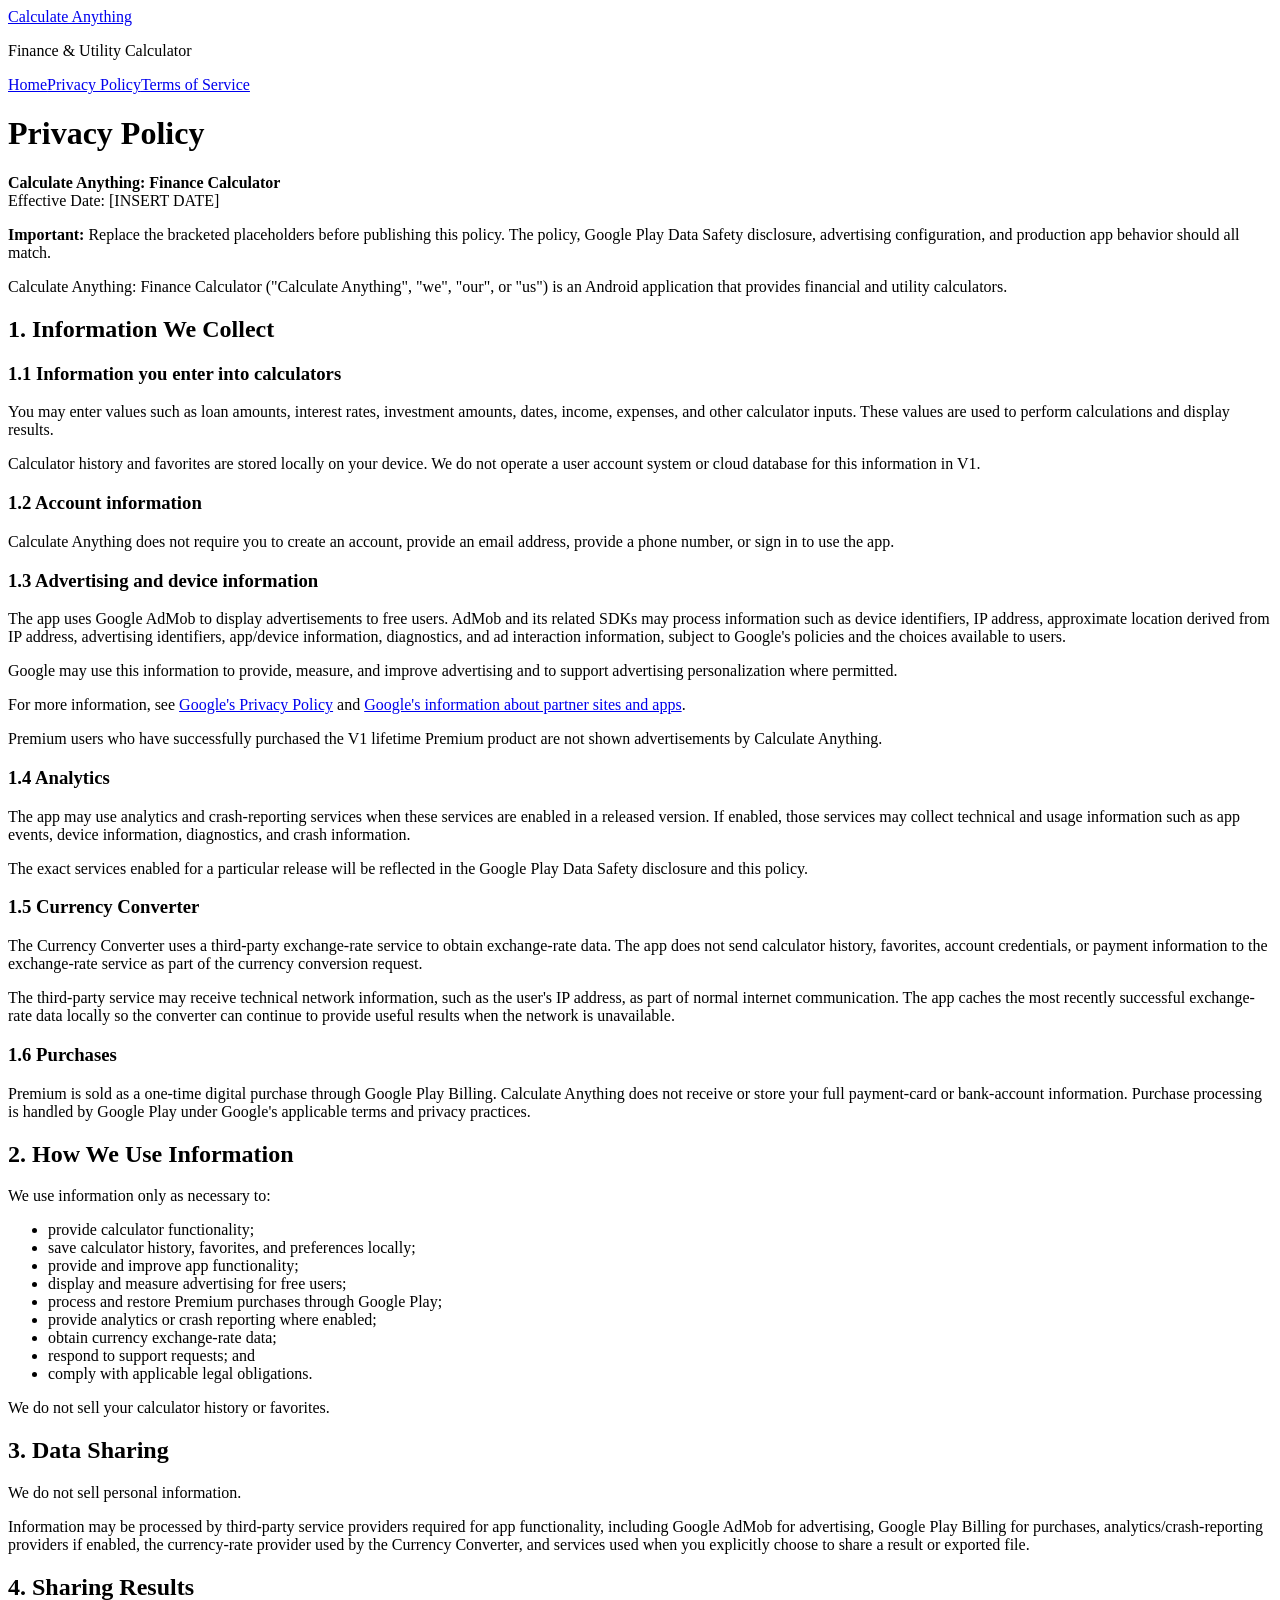
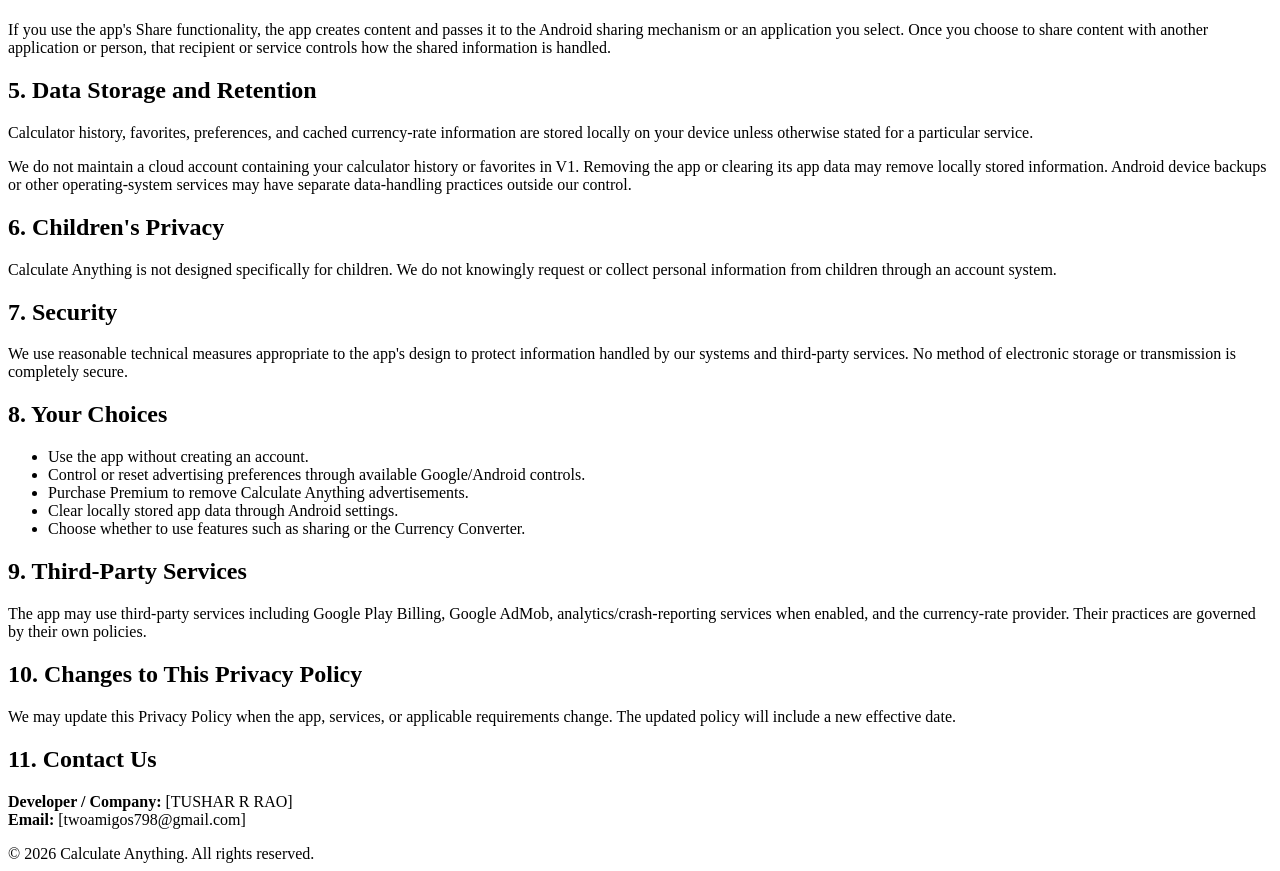
==== EMI_Calc/privacy-policy.html @ 101439dd "Create privacy policy for Calculate Anything app Added a privacy policy for the Calculate Anything a" ====
<!doctype html>
<html lang="en">
<head>
<meta charset="utf-8">
<meta name="viewport" content="width=device-width, initial-scale=1">
<meta name="description" content="Privacy Policy for Calculate Anything: Finance Calculator">
<title>Privacy Policy — Calculate Anything</title>
<link rel="stylesheet" href="style.css">
</head>
<body>
<header><div class="header-inner">
<a class="brand" href="index.html">Calculate Anything</a>
<p class="tagline">Finance &amp; Utility Calculator</p>
<nav><a href="index.html">Home</a><a href="privacy.html">Privacy Policy</a><a href="terms.html">Terms of Service</a></nav>
</div></header>
<main>
<h1>Privacy Policy</h1>
<p class="meta"><strong>Calculate Anything: Finance Calculator</strong><br>Effective Date: [INSERT DATE]</p>

<div class="notice"><strong>Important:</strong> Replace the bracketed placeholders before publishing this policy. The policy, Google Play Data Safety disclosure, advertising configuration, and production app behavior should all match.</div>

<p>Calculate Anything: Finance Calculator ("Calculate Anything", "we", "our", or "us") is an Android application that provides financial and utility calculators.</p>

<h2>1. Information We Collect</h2>
<h3>1.1 Information you enter into calculators</h3>
<p>You may enter values such as loan amounts, interest rates, investment amounts, dates, income, expenses, and other calculator inputs. These values are used to perform calculations and display results.</p>
<p>Calculator history and favorites are stored locally on your device. We do not operate a user account system or cloud database for this information in V1.</p>

<h3>1.2 Account information</h3>
<p>Calculate Anything does not require you to create an account, provide an email address, provide a phone number, or sign in to use the app.</p>

<h3>1.3 Advertising and device information</h3>
<p>The app uses Google AdMob to display advertisements to free users. AdMob and its related SDKs may process information such as device identifiers, IP address, approximate location derived from IP address, advertising identifiers, app/device information, diagnostics, and ad interaction information, subject to Google's policies and the choices available to users.</p>
<p>Google may use this information to provide, measure, and improve advertising and to support advertising personalization where permitted.</p>
<p>For more information, see <a href="https://policies.google.com/privacy">Google's Privacy Policy</a> and <a href="https://policies.google.com/technologies/partner-sites">Google's information about partner sites and apps</a>.</p>
<p>Premium users who have successfully purchased the V1 lifetime Premium product are not shown advertisements by Calculate Anything.</p>

<h3>1.4 Analytics</h3>
<p>The app may use analytics and crash-reporting services when these services are enabled in a released version. If enabled, those services may collect technical and usage information such as app events, device information, diagnostics, and crash information.</p>
<p>The exact services enabled for a particular release will be reflected in the Google Play Data Safety disclosure and this policy.</p>

<h3>1.5 Currency Converter</h3>
<p>The Currency Converter uses a third-party exchange-rate service to obtain exchange-rate data. The app does not send calculator history, favorites, account credentials, or payment information to the exchange-rate service as part of the currency conversion request.</p>
<p>The third-party service may receive technical network information, such as the user's IP address, as part of normal internet communication. The app caches the most recently successful exchange-rate data locally so the converter can continue to provide useful results when the network is unavailable.</p>

<h3>1.6 Purchases</h3>
<p>Premium is sold as a one-time digital purchase through Google Play Billing. Calculate Anything does not receive or store your full payment-card or bank-account information. Purchase processing is handled by Google Play under Google's applicable terms and privacy practices.</p>

<h2>2. How We Use Information</h2>
<p>We use information only as necessary to:</p>
<ul>
<li>provide calculator functionality;</li><li>save calculator history, favorites, and preferences locally;</li>
<li>provide and improve app functionality;</li><li>display and measure advertising for free users;</li>
<li>process and restore Premium purchases through Google Play;</li>
<li>provide analytics or crash reporting where enabled;</li>
<li>obtain currency exchange-rate data;</li><li>respond to support requests; and</li>
<li>comply with applicable legal obligations.</li>
</ul>
<p>We do not sell your calculator history or favorites.</p>

<h2>3. Data Sharing</h2>
<p>We do not sell personal information.</p>
<p>Information may be processed by third-party service providers required for app functionality, including Google AdMob for advertising, Google Play Billing for purchases, analytics/crash-reporting providers if enabled, the currency-rate provider used by the Currency Converter, and services used when you explicitly choose to share a result or exported file.</p>

<h2>4. Sharing Results</h2>
<p>If you use the app's Share functionality, the app creates content and passes it to the Android sharing mechanism or an application you select. Once you choose to share content with another application or person, that recipient or service controls how the shared information is handled.</p>

<h2>5. Data Storage and Retention</h2>
<p>Calculator history, favorites, preferences, and cached currency-rate information are stored locally on your device unless otherwise stated for a particular service.</p>
<p>We do not maintain a cloud account containing your calculator history or favorites in V1. Removing the app or clearing its app data may remove locally stored information. Android device backups or other operating-system services may have separate data-handling practices outside our control.</p>

<h2>6. Children's Privacy</h2>
<p>Calculate Anything is not designed specifically for children. We do not knowingly request or collect personal information from children through an account system.</p>

<h2>7. Security</h2>
<p>We use reasonable technical measures appropriate to the app's design to protect information handled by our systems and third-party services. No method of electronic storage or transmission is completely secure.</p>

<h2>8. Your Choices</h2>
<ul>
<li>Use the app without creating an account.</li>
<li>Control or reset advertising preferences through available Google/Android controls.</li>
<li>Purchase Premium to remove Calculate Anything advertisements.</li>
<li>Clear locally stored app data through Android settings.</li>
<li>Choose whether to use features such as sharing or the Currency Converter.</li>
</ul>

<h2>9. Third-Party Services</h2>
<p>The app may use third-party services including Google Play Billing, Google AdMob, analytics/crash-reporting services when enabled, and the currency-rate provider. Their practices are governed by their own policies.</p>

<h2>10. Changes to This Privacy Policy</h2>
<p>We may update this Privacy Policy when the app, services, or applicable requirements change. The updated policy will include a new effective date.</p>

<h2>11. Contact Us</h2>
<p><strong>Developer / Company:</strong> [TUSHAR R RAO]<br>
<strong>Email:</strong> [twoamigos798@gmail.com]<br>
</main>
<footer><div>© 2026 Calculate Anything. All rights reserved.</div></footer>
</body>
</html>
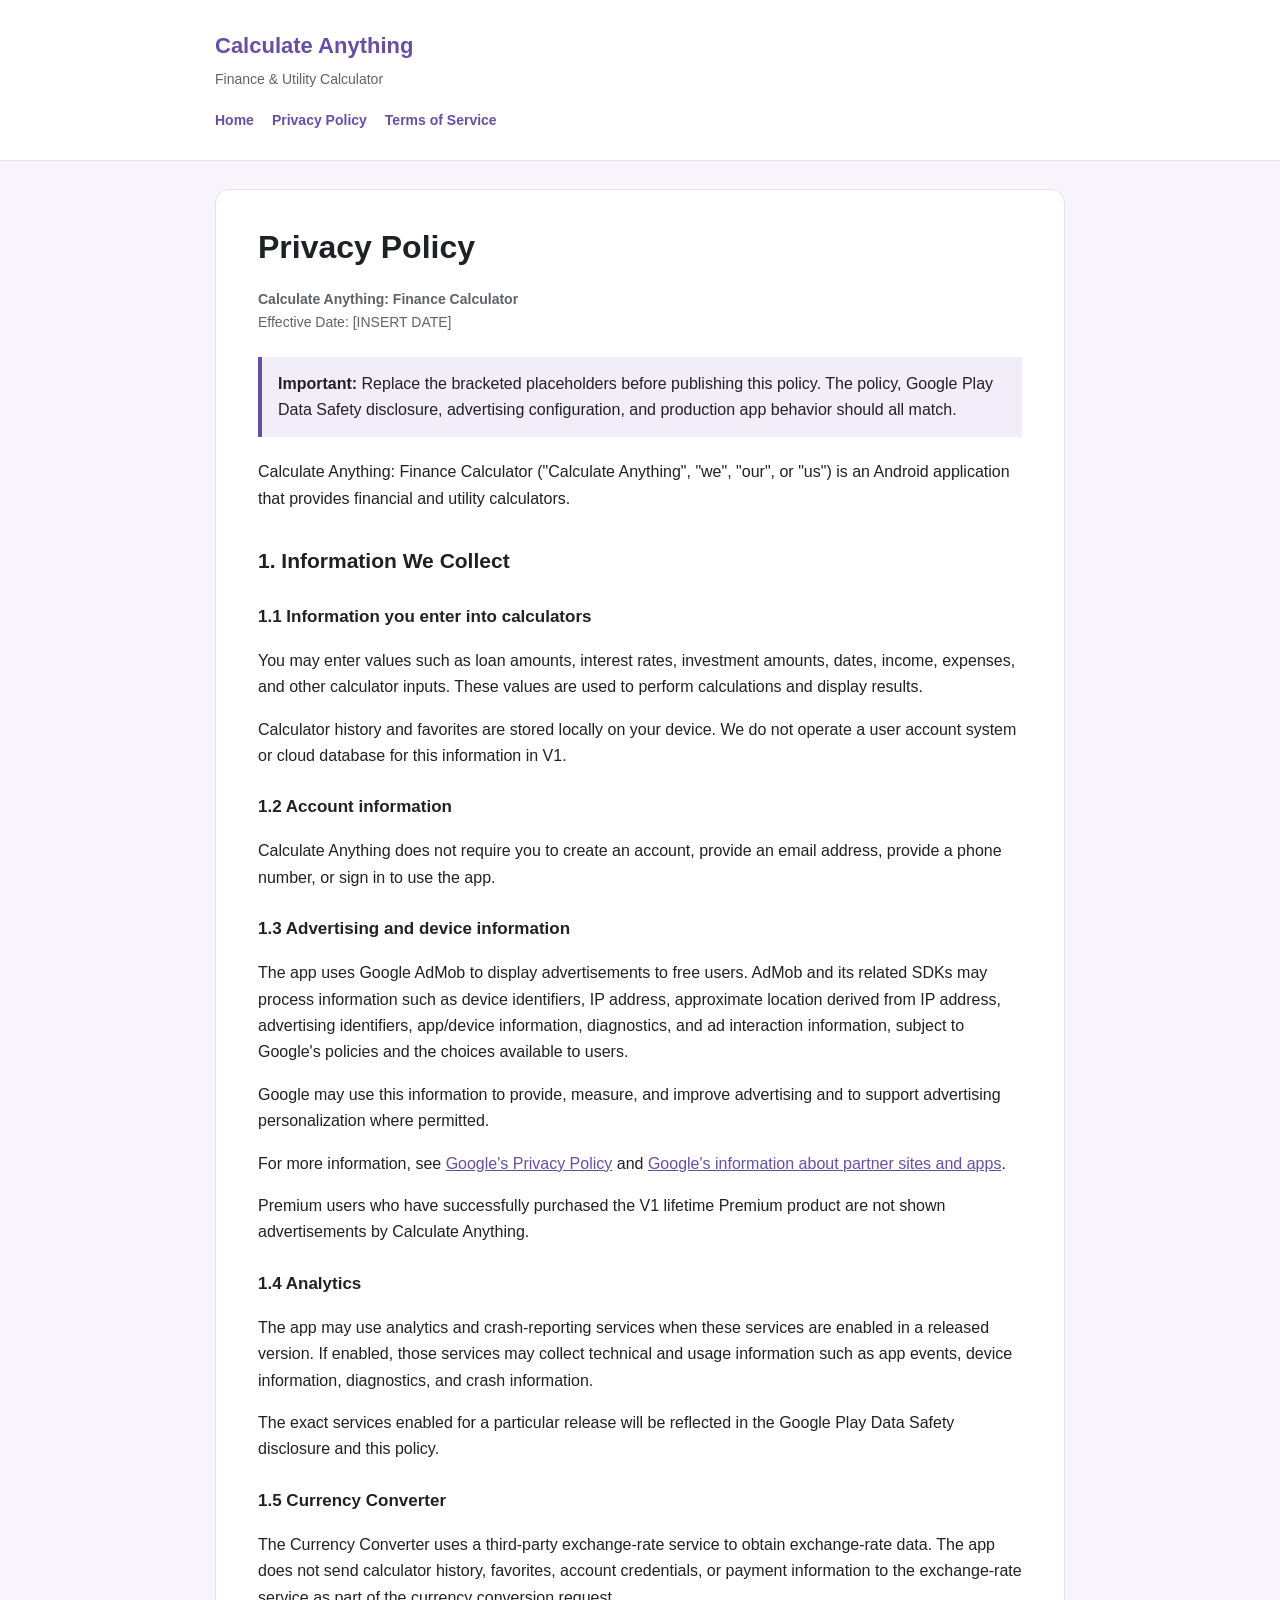
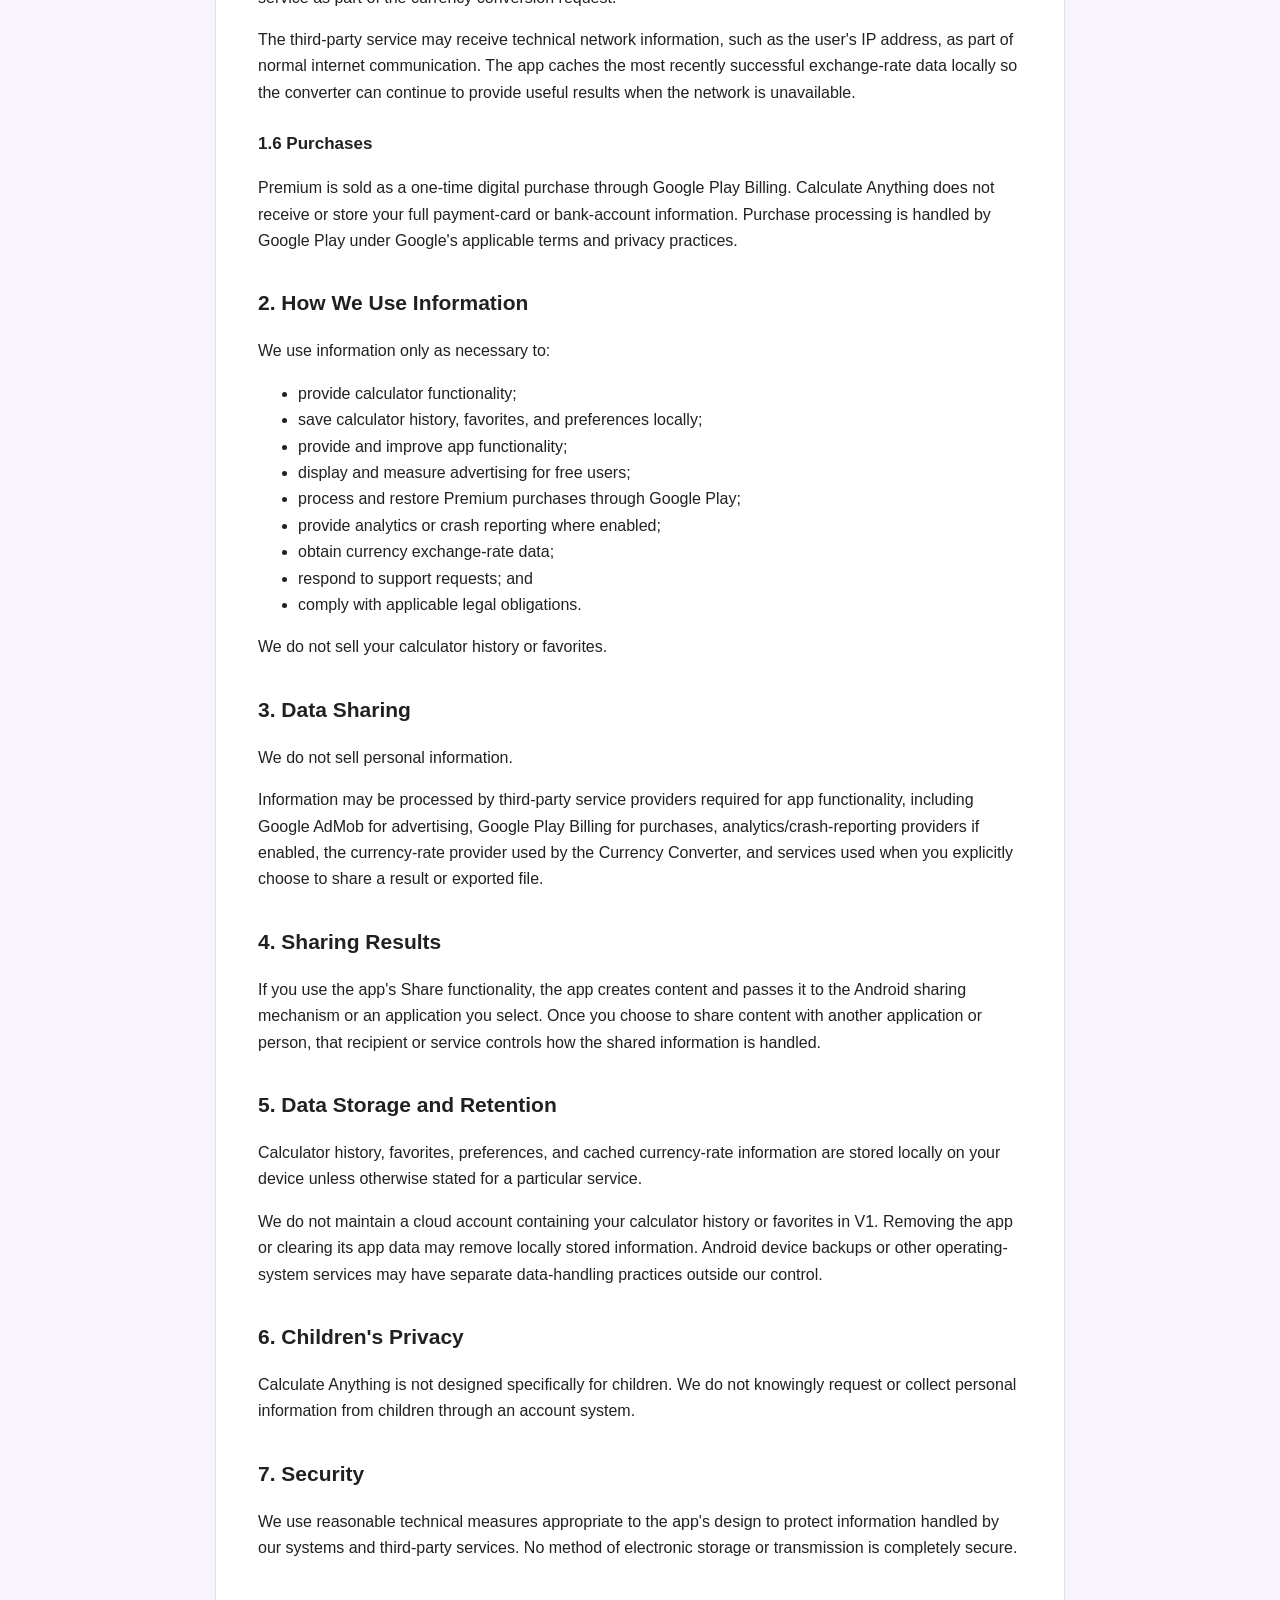
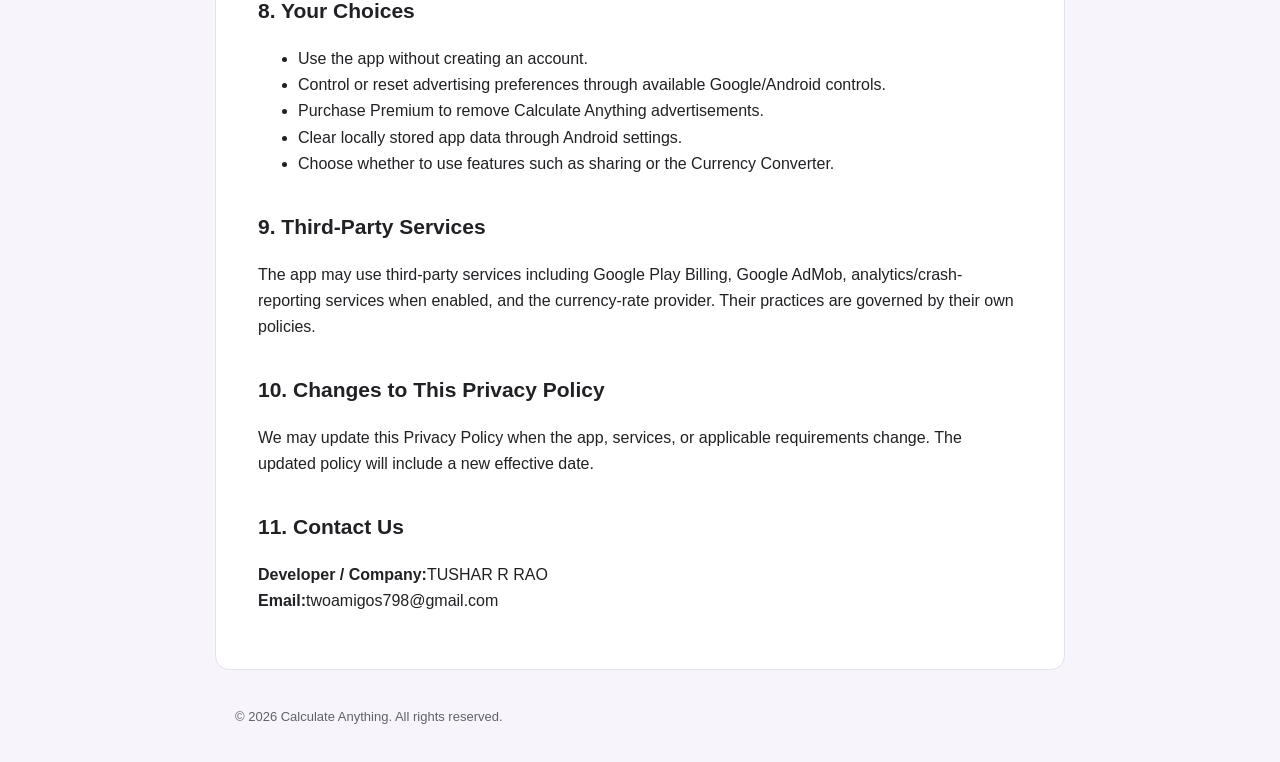
==== commit 0a11a7a1: "Fix formatting in privacy policy contact section" ====
--- a/EMI_Calc/privacy-policy.html
+++ b/EMI_Calc/privacy-policy.html
@@ -91,8 +91,8 @@
 <p>We may update this Privacy Policy when the app, services, or applicable requirements change. The updated policy will include a new effective date.</p>
 
 <h2>11. Contact Us</h2>
-<p><strong>Developer / Company:</strong> [TUSHAR R RAO]<br>
-<strong>Email:</strong> [twoamigos798@gmail.com]<br>
+<p><strong>Developer / Company:</strong>TUSHAR R RAO<br>
+<strong>Email:</strong>twoamigos798@gmail.com<br>
 </main>
 <footer><div>© 2026 Calculate Anything. All rights reserved.</div></footer>
 </body>
--- a/EMI_Calc/style.css
+++ b/EMI_Calc/style.css
@@ -0,0 +1,64 @@
+
+:root {
+  --primary: #6750A4;
+  --text: #202124;
+  --muted: #5f6368;
+  --surface: #ffffff;
+  --background: #f7f5fb;
+  --border: #e4e0ec;
+}
+* { box-sizing: border-box; }
+body {
+  margin: 0;
+  font-family: Arial, Helvetica, sans-serif;
+  color: var(--text);
+  background: var(--background);
+  line-height: 1.65;
+}
+header {
+  background: var(--surface);
+  border-bottom: 1px solid var(--border);
+  padding: 28px 20px;
+}
+.header-inner, main, footer {
+  max-width: 850px;
+  margin: auto;
+}
+.brand {
+  color: var(--primary);
+  font-size: 22px;
+  font-weight: 700;
+  text-decoration: none;
+}
+.tagline { color: var(--muted); margin: 4px 0 0; font-size: 14px; }
+nav { margin-top: 18px; display: flex; gap: 18px; flex-wrap: wrap; }
+nav a { color: var(--primary); text-decoration: none; font-weight: 600; font-size: 14px; }
+main {
+  background: var(--surface);
+  margin-top: 28px;
+  margin-bottom: 28px;
+  padding: 38px 42px;
+  border: 1px solid var(--border);
+  border-radius: 14px;
+}
+h1 { font-size: 32px; line-height: 1.2; margin-top: 0; }
+h2 { font-size: 21px; margin-top: 32px; }
+h3 { font-size: 17px; margin-top: 24px; }
+a { color: var(--primary); }
+.meta { color: var(--muted); font-size: 14px; }
+.notice {
+  background: #f1edf9;
+  border-left: 4px solid var(--primary);
+  padding: 14px 16px;
+  margin: 22px 0;
+}
+footer {
+  padding: 8px 20px 35px;
+  color: var(--muted);
+  font-size: 13px;
+}
+@media (max-width: 600px) {
+  main { margin: 16px 10px; padding: 25px 20px; border-radius: 10px; }
+  h1 { font-size: 27px; }
+  h2 { font-size: 19px; }
+}
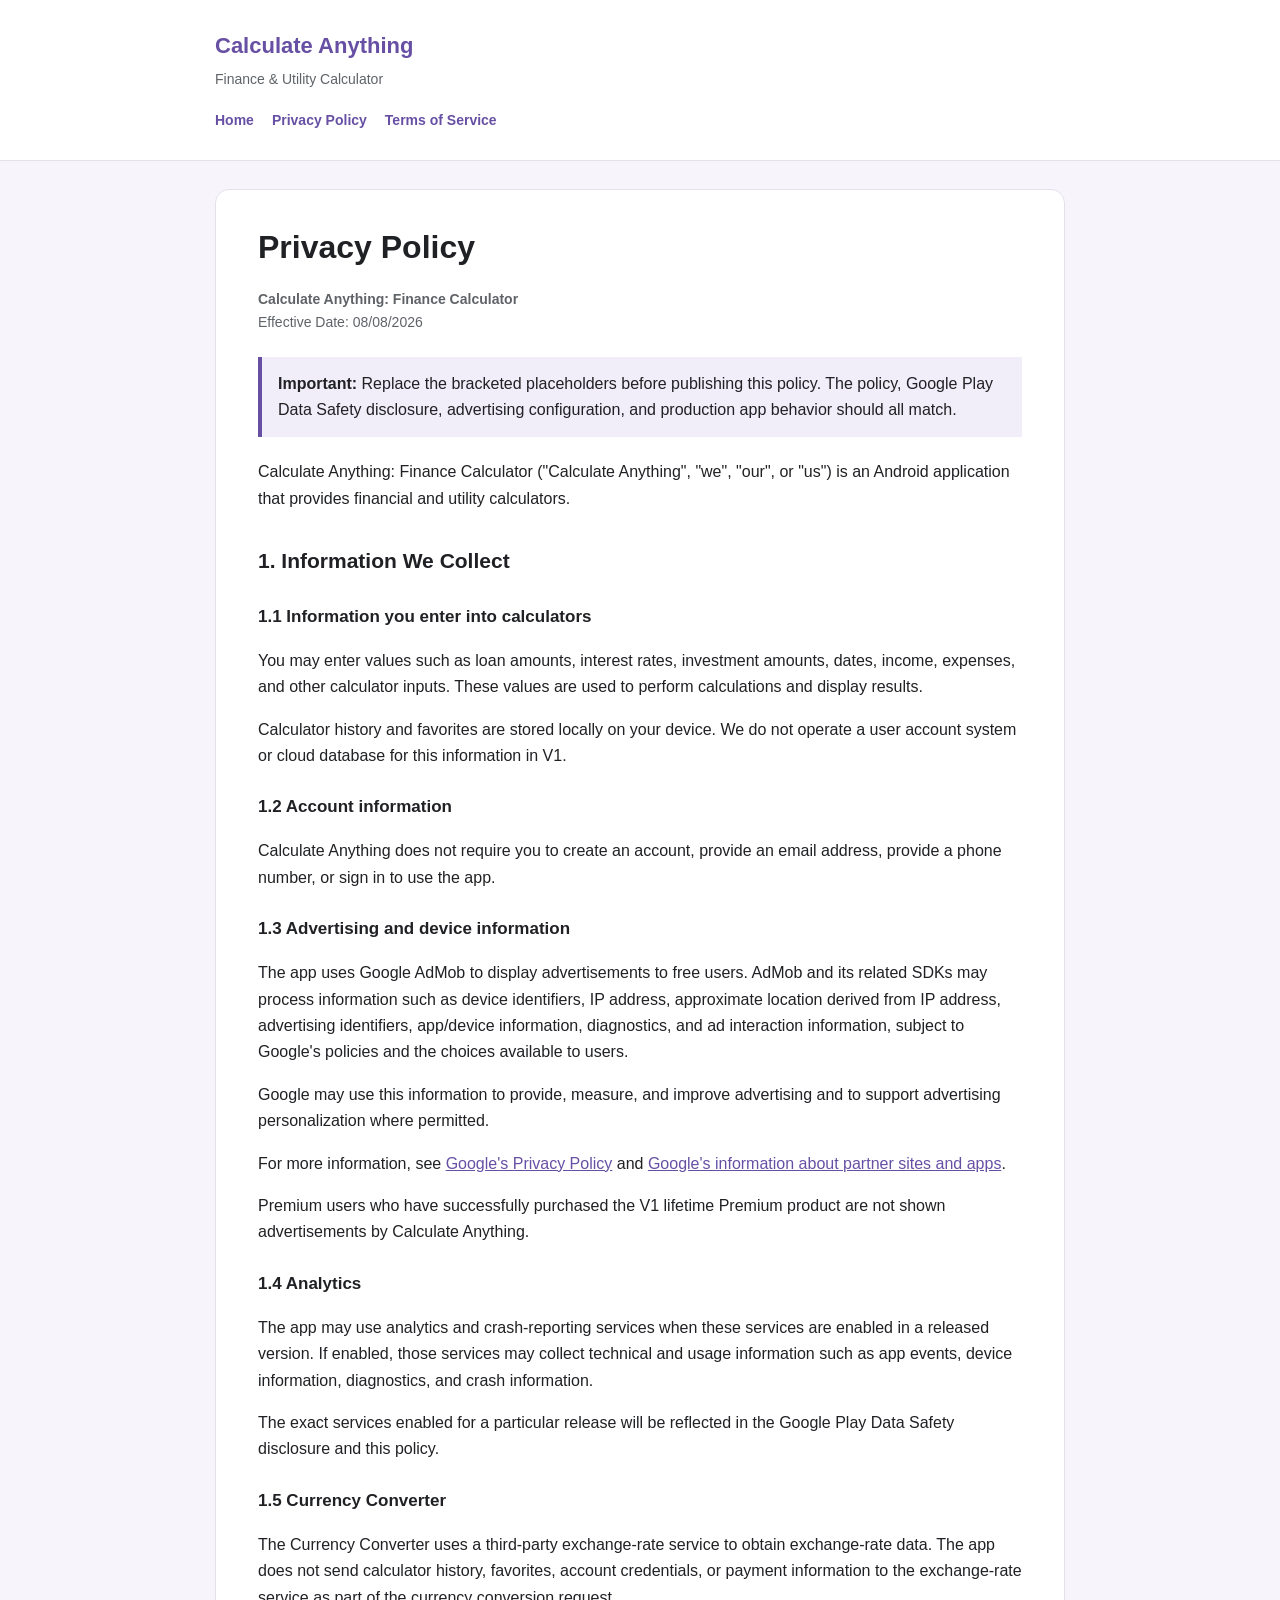
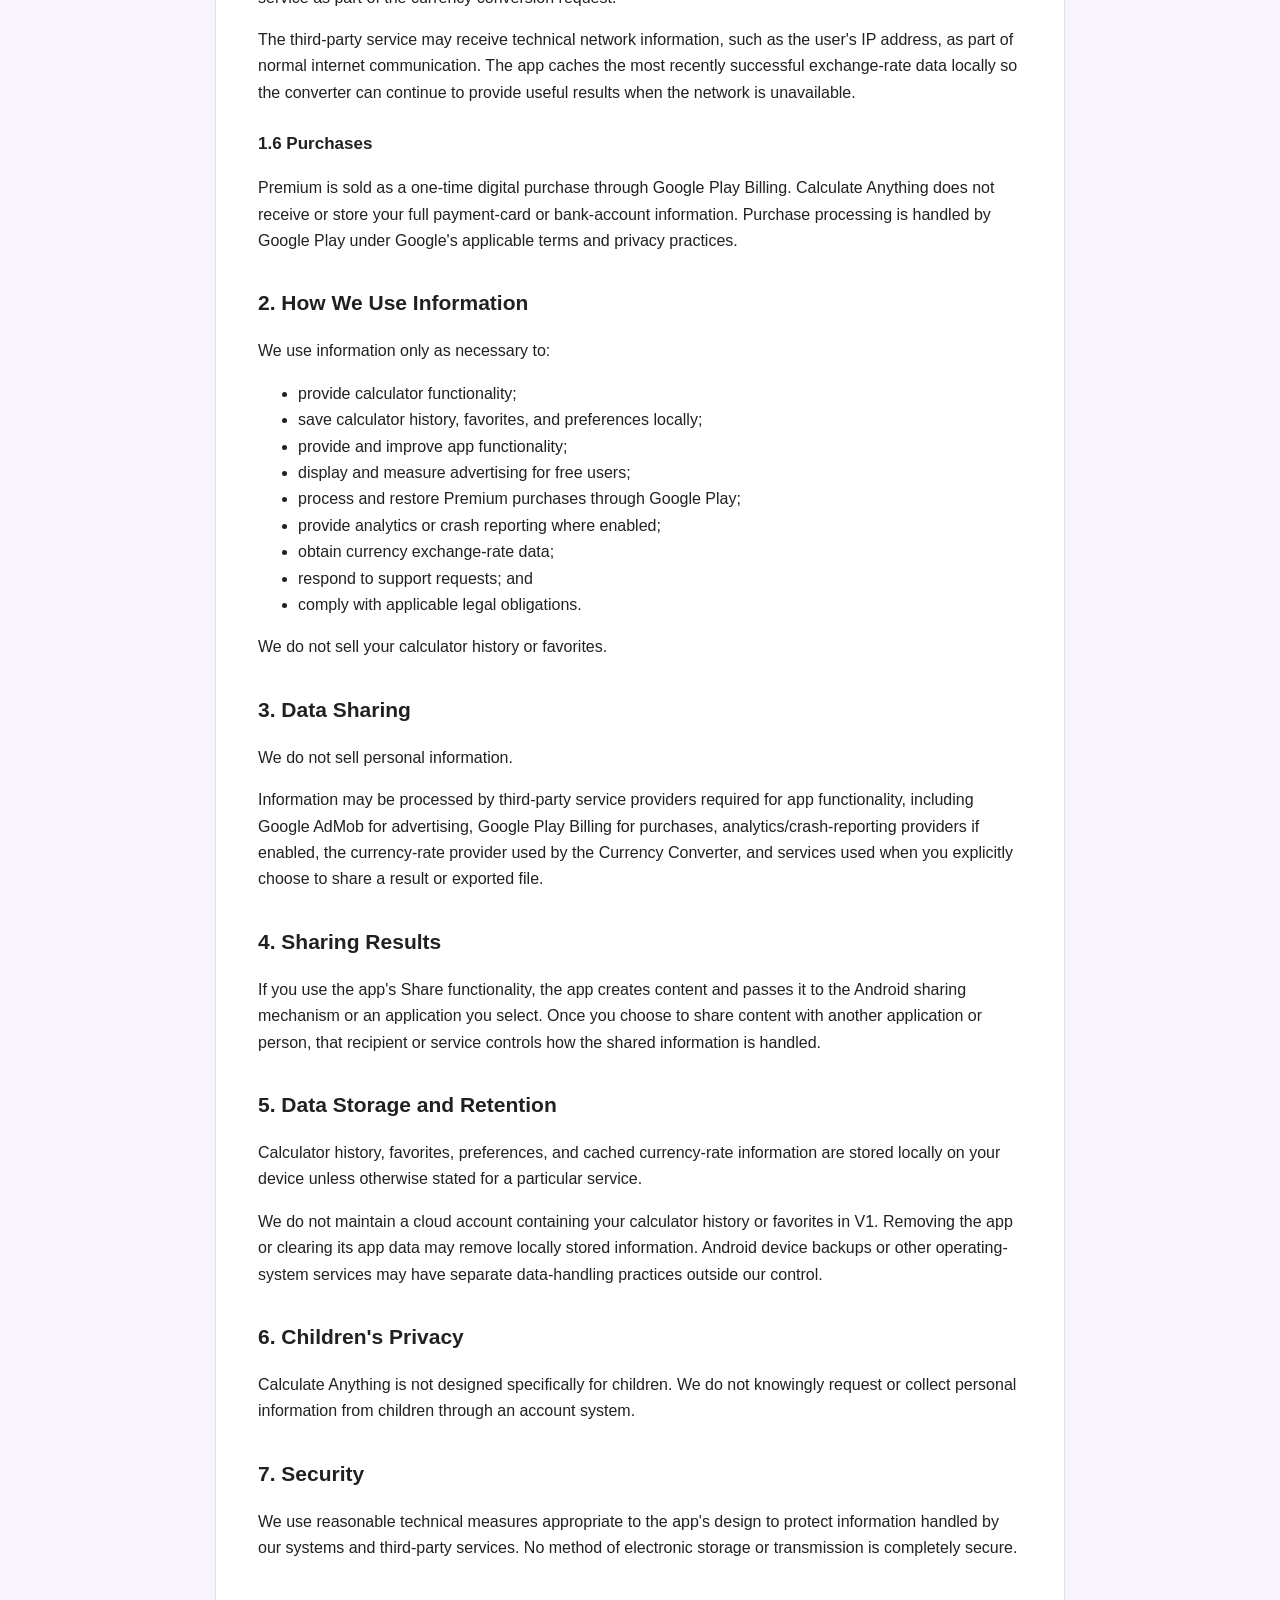
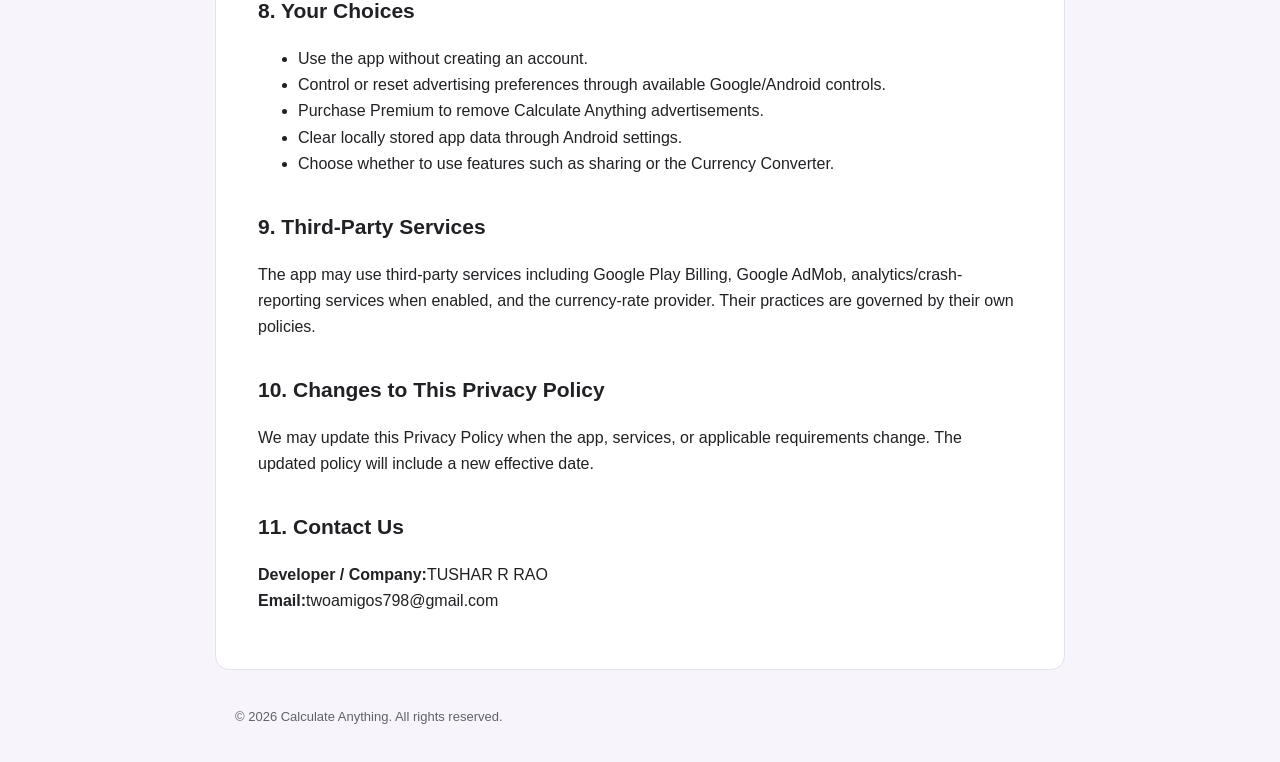
==== commit 743a02c3: "Update effective date in privacy policy" ====
--- a/EMI_Calc/privacy-policy.html
+++ b/EMI_Calc/privacy-policy.html
@@ -15,7 +15,7 @@
 </div></header>
 <main>
 <h1>Privacy Policy</h1>
-<p class="meta"><strong>Calculate Anything: Finance Calculator</strong><br>Effective Date: [INSERT DATE]</p>
+<p class="meta"><strong>Calculate Anything: Finance Calculator</strong><br>Effective Date: 08/08/2026</p>
 
 <div class="notice"><strong>Important:</strong> Replace the bracketed placeholders before publishing this policy. The policy, Google Play Data Safety disclosure, advertising configuration, and production app behavior should all match.</div>
 
